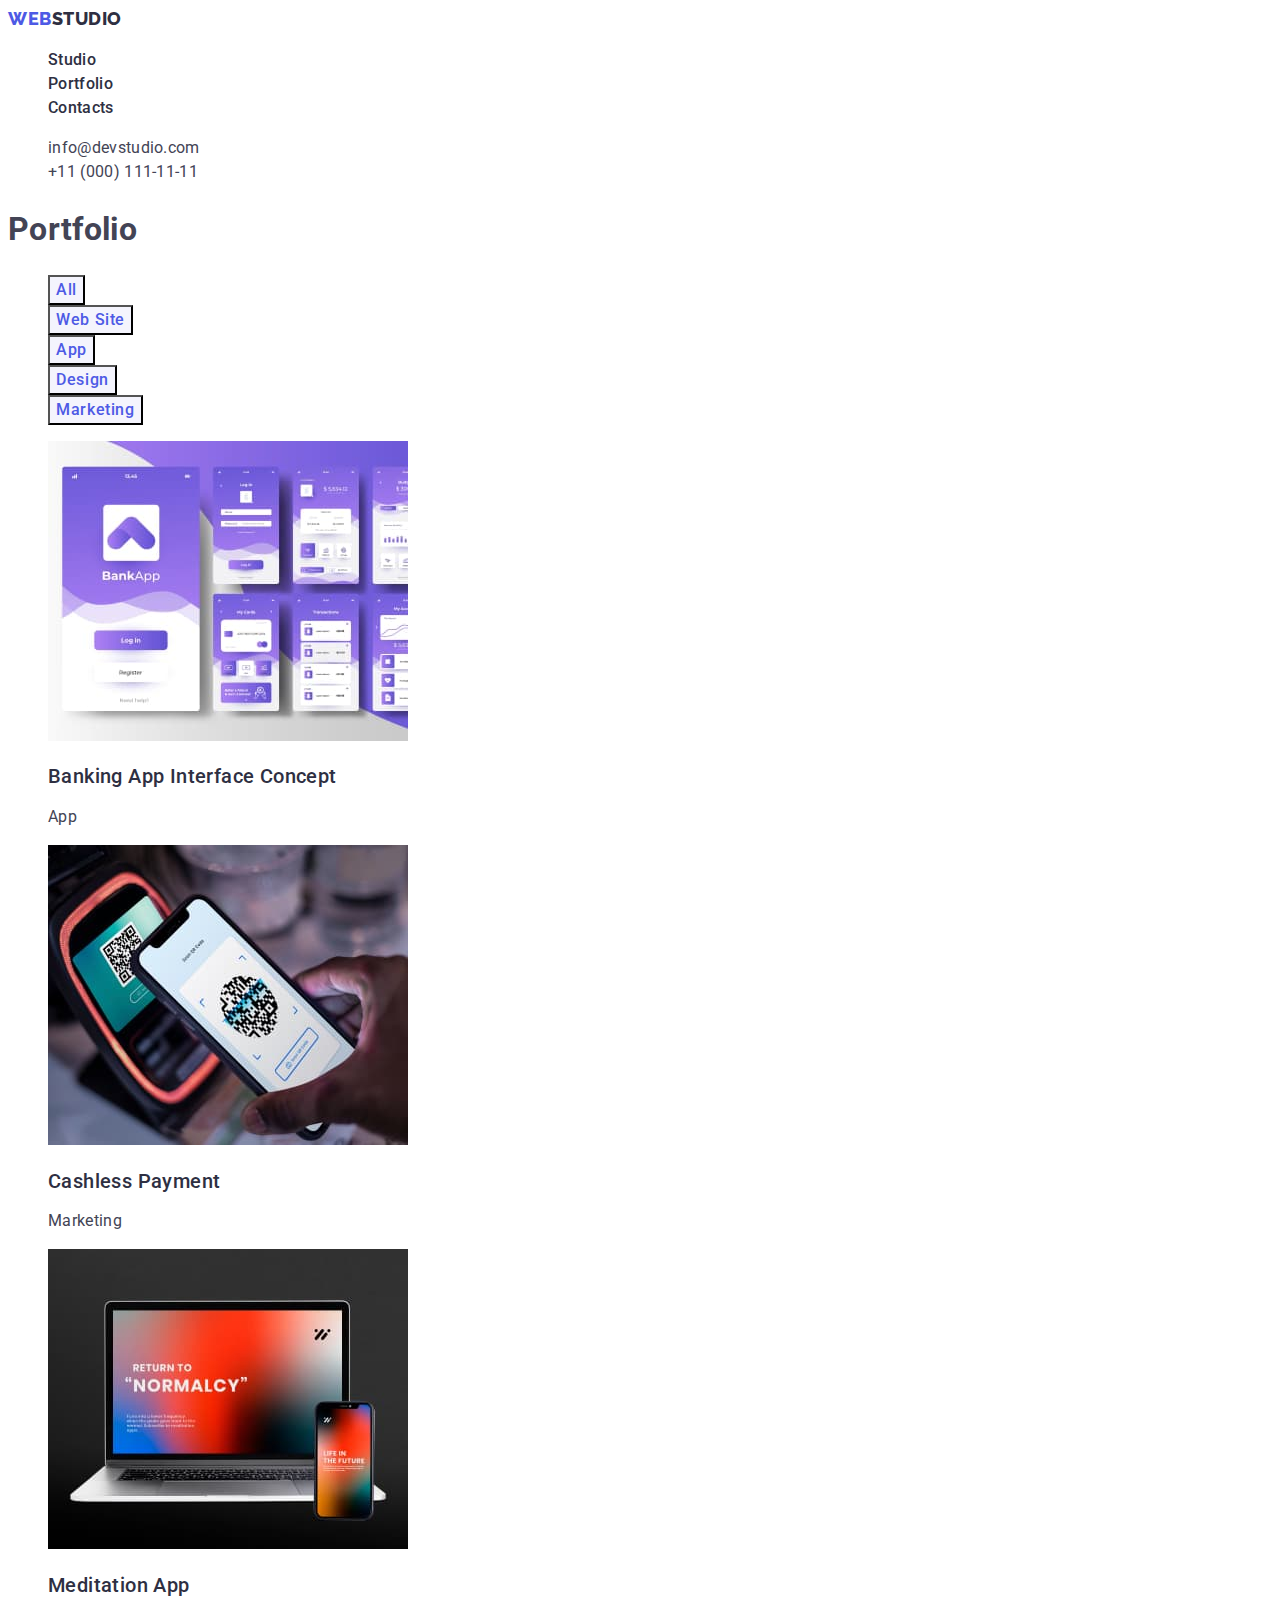
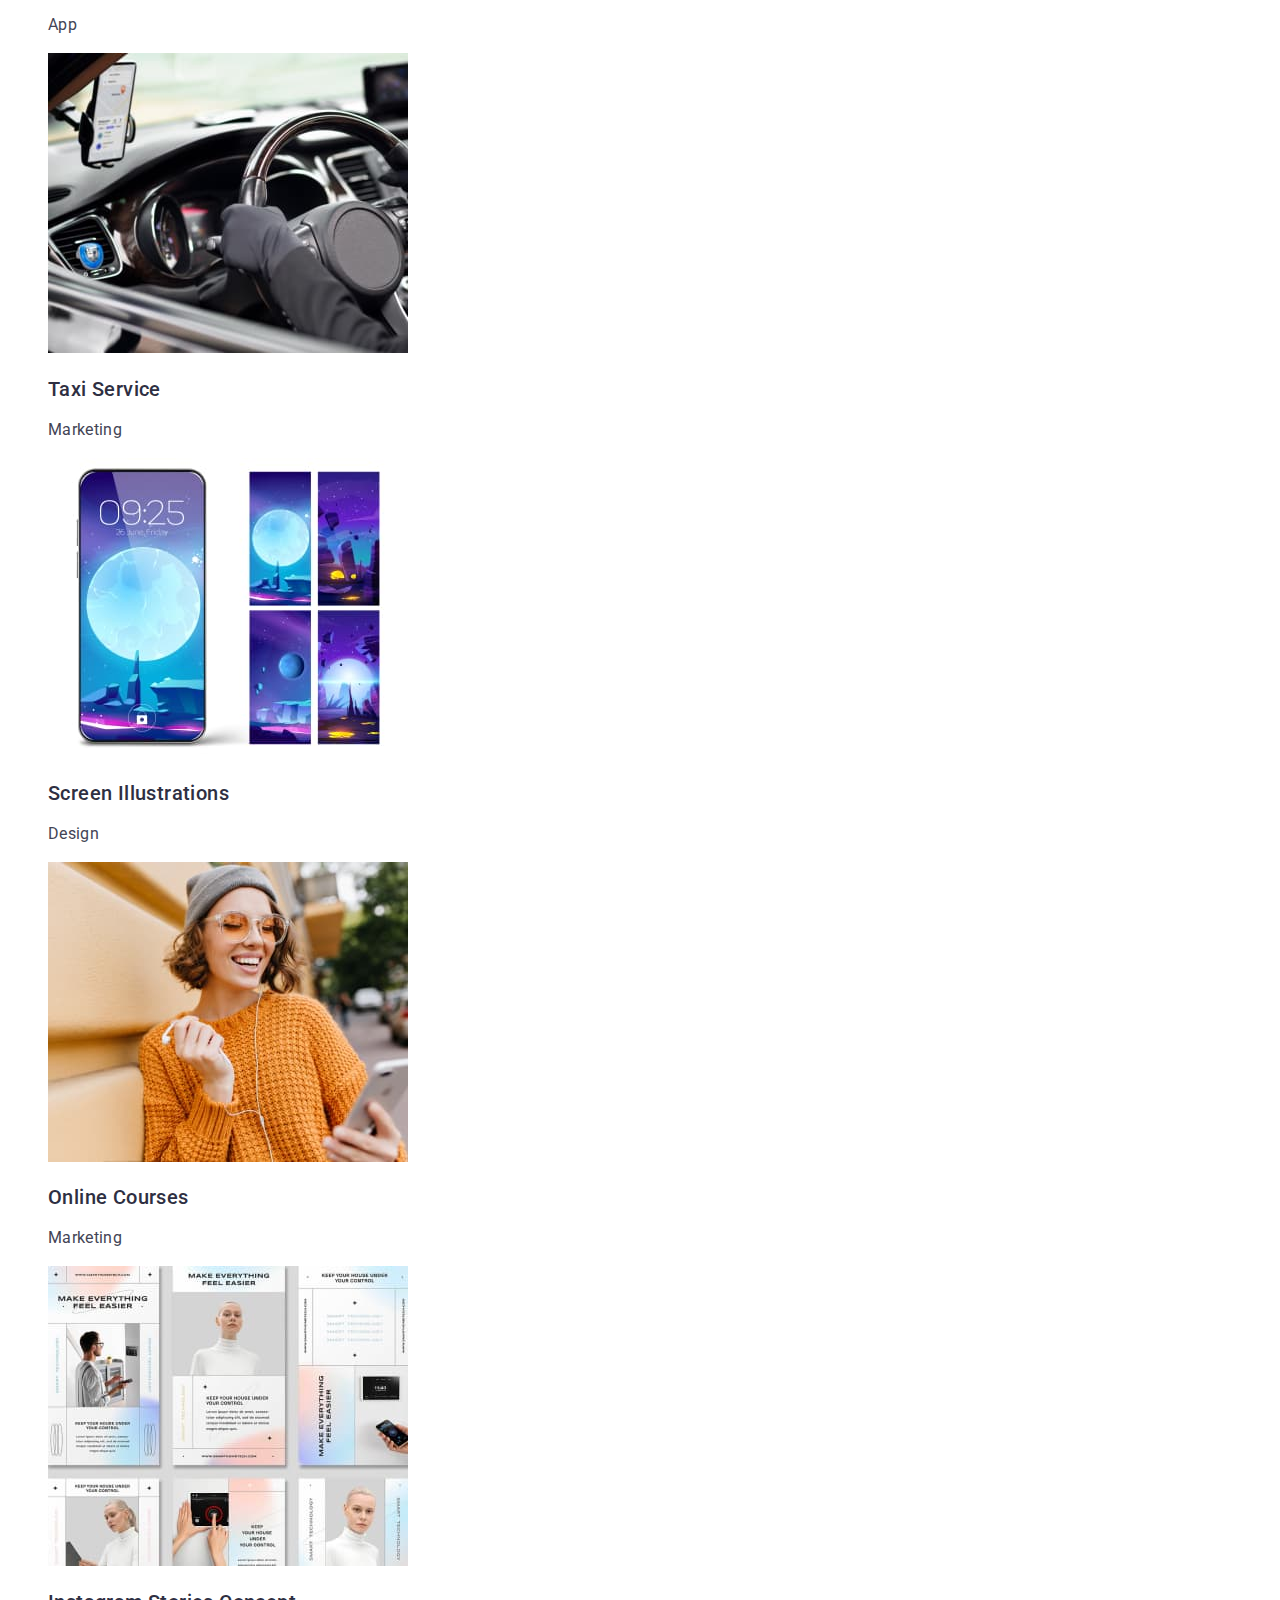
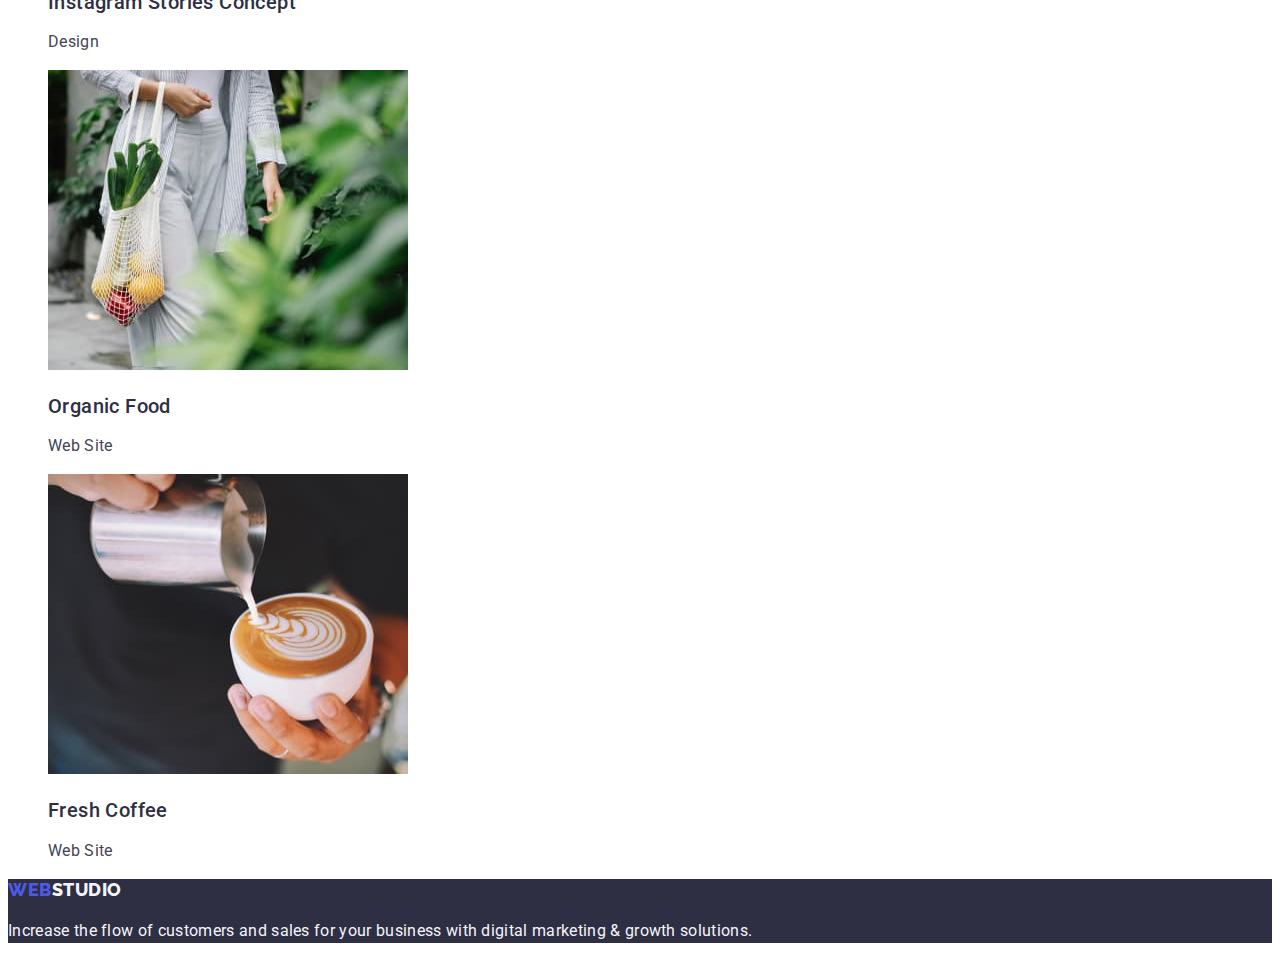
==== portfolio.html @ d12eb700 "Initial commit" ====
<!DOCTYPE html>
<html lang="en">
  <head>
    <meta charset="UTF-8" />
    <meta name="viewport" content="width=device-width, initial-scale=1.0" />
    <link rel="preconnect" href="https://fonts.googleapis.com" />
    <link rel="preconnect" href="https://fonts.gstatic.com" crossorigin />
    <link
      href="https://fonts.googleapis.com/css2?family=Raleway:wght@800&family=Roboto:wght@400;500;700&display=swap"
      rel="stylesheet"
    />
    <link rel="stylesheet" href="./css/styles.css" />
    <title>Portfolio</title>
  </head>
  <body>
    <!-- Header -->
    <header>
      <nav>
        <a class="logo link" href="./index.html"
          >Web<span class="logo-span">Studio</span></a
        >
        <ul class="list">
          <li>
            <a class="nav-link link" href="./index.html">Studio</a>
          </li>
          <li>
            <a class="nav-link link" href="./portfolio.html">Portfolio</a>
          </li>
          <li>
            <a class="nav-link link" href="">Contacts</a>
          </li>
        </ul>
      </nav>
      <address class="contacts">
        <ul class="list">
          <li>
            <a class="contacts-link link" href="mailto:info@devstudio.com"
              >info@devstudio.com</a
            >
          </li>
          <li>
            <a class="contacts-link link" href="tel:+110001111111"
              >+11 (000) 111-11-11</a
            >
          </li>
        </ul>
      </address>
    </header>
    <main>
      <section>
        <h1>Portfolio</h1>
        <ul class="list">
          <li><button class="filter-btn" type="button">All</button></li>
          <li><button class="filter-btn" type="button">Web Site</button></li>
          <li><button class="filter-btn" type="button">App</button></li>
          <li><button class="filter-btn" type="button">Design</button></li>
          <li>
            <button class="filter-btn" type="button">Marketing</button>
          </li>
        </ul>
        <ul class="list">
          <li>
            <a class="link" href="">
              <img
                src="./images/portfolio/banking-app.jpg"
                alt="Banking App"
                width="360"
                height="300"
              />
              <h2 class="subtitle">Banking App Interface Concept</h2>
              <p class="text">App</p>
            </a>
          </li>
          <li>
            <a class="link" href="">
              <img
                src="./images/portfolio/cashless-payment.jpg"
                alt="Cashless payment app"
                width="360"
                height="300"
              />
              <h2 class="subtitle">Cashless Payment</h2>
              <p class="text">Marketing</p>
            </a>
          </li>
          <li>
            <a class="link" href="">
              <img
                src="./images/portfolio/meditation-app.jpg"
                alt="Meditation App"
                width="360"
                height="300"
              />
              <h2 class="subtitle">Meditation App</h2>
              <p class="text">App</p>
            </a>
          </li>
          <li>
            <a class="link" href="">
              <img
                src="./images/portfolio/taxi-service.jpg"
                alt="Taxi service app"
                width="360"
                height="300"
              />
              <h2 class="subtitle">Taxi Service</h2>
              <p class="text">Marketing</p>
            </a>
          </li>
          <li>
            <a class="link" href="">
              <img
                src="./images/portfolio/screen-illustrations.jpg"
                alt="Screen Illustrations"
                width="360"
                height="300"
              />
              <h2 class="subtitle">Screen Illustrations</h2>
              <p class="text">Design</p>
            </a>
          </li>
          <li>
            <a class="link" href=""
              ><img
                src="./images/portfolio/online-courses.jpg"
                alt="Online Courses"
                width="360"
                height="300"
              />
              <h2 class="subtitle">Online Courses</h2>
              <p class="text">Marketing</p></a
            >
          </li>
          <li>
            <a class="link" href="">
              <img
                src="./images/portfolio/instagram-stories.jpg"
                alt="Instagram Stories Concept app"
                width="360"
                height="300"
              />
              <h2 class="subtitle">Instagram Stories Concept</h2>
              <p class="text">Design</p>
            </a>
          </li>

          <li>
            <a class="link" href="">
              <img
                src="./images/portfolio/organic-food.jpg"
                alt="Organic Food web site"
                width="360"
                height="300"
              />
              <h2 class="subtitle">Organic Food</h2>
              <p class="text">Web Site</p>
            </a>
          </li>
          <li>
            <a class="link" href="">
              <img
                src="./images/portfolio/fresh-coffee.jpg"
                alt="Cup of coffee"
                width="360"
                height="300"
              />
              <h2 class="subtitle">Fresh Coffee</h2>
              <p class="text">Web Site</p>
            </a>
          </li>
        </ul>
      </section>
    </main>
    <!--Footer -->
    <footer class="footer">
      <a class="logo footer-logo link" href="./index.html"
        >Web<span class="footer-logo-span">Studio</span></a
      >
      <p class="text footer-text">
        Increase the flow of customers and sales for your business with digital
        marketing & growth solutions.
      </p>
    </footer>
  </body>
</html>
---- css/styles.css ----
:root {
  --primary-brand: #4d5ae5;
  --pressed-state: #404bbf;
  /* navy blue */
  --dark-accent: #2e2f42;
  --success: #31d0aa;
  --text-primary: #434455;
  --subtle-text: #8e8f99;
  --accent: #e7e9fc;
  --light-accent: #f4f4fd;
  --modal-overlay: #2e2f42;
  --hero-background: #2e2f42;
  --white-background: #ffffff;
  --modal-background: #fcfcfc;
}

body {
  font-family: 'Roboto', sans-serif;
  font-weight: 400;
  line-height: 1.5;
  letter-spacing: 0.32px;
  color: var(--text-primary);
  background-color: var(--white-background);
}

.link {
  text-decoration: none;
}
.list {
  list-style-type: none;
}

/* HEADER */

.logo {
  font-family: 'Raleway', sans-serif;
  font-size: 18px;
  font-weight: 800;
  line-height: 1.17;
  letter-spacing: 0.54px;
  text-transform: uppercase;

  color: var(--primary-brand);
}

.logo-span {
  color: var(--dark-accent);
}
.footer-logo {
  color: var(--light-accent);
}
.nav-link {
  color: var(--dark-accent);
  font-weight: 500;
  font-size: 16px;
  line-height: 1.5;
  letter-spacing: 0.02em;
}
.nav-link:hover,
.nav-link:focus {
  color: var(--pressed-state);
}
.contacts {
  font-style: normal;
}
.contacts-link {
  color: var(--text-primary);
}
.contacts-link:hover,
.contacts-link:focus {
  color: var(--pressed-state);
}
/* HERO */
.hero {
  background-color: var(--dark-accent);
}
.page-title {
  text-align: center;
  font-size: 56px;
  font-weight: 700;
  line-height: 1.07;
  letter-spacing: 0.02em;
  color: var(--white-background);
}
.hero-btn {
  font-family: 'Roboto', sans-serif;
  font-size: 16px;
  font-weight: 500;
  line-height: 1.5;
  letter-spacing: 0.64px;

  color: var(--white-background);
  background-color: var(--primary-brand);

  cursor: pointer;
}
.hero-btn:hover,
.hero-btn:focus {
  background-color: var(--ocean, #404bbf);
}
/* ADVANTAGES */
.section-title {
  font-size: 36px;
  font-weight: 700;
  line-height: 1.11;
  letter-spacing: 0.02em;
  text-align: center;
  text-transform: capitalize;

  color: var(--dark-accent);
}
.subtitle {
  font-size: 20px;
  font-weight: 500;
  line-height: 1.2;
  letter-spacing: 0.02em;

  color: var(--dark-accent);
}

.text {
  font-size: 16;
  line-height: 1.5;
  letter-spacing: 0.02em;
  color: var(--text-primary);
}
/* What we do */

/* OUR TEAM */
.our-team-section {
  background-color: var(--light-accent);
}
.team-card {
  background-color: var(--white-background);
}
/* ---------PORTFOLIO------------ */

.filter-btn {
  font-family: 'Roboto', sans-serif;
  font-size: 16px;
  font-weight: 500;
  line-height: 1.5;
  letter-spacing: 0.04em;

  color: var(--primary-brand);
  background-color: var(--light-accent);

  cursor: pointer;
}
.filter-btn:hover,
.filter-btn:focus {
  color: var(--white-background);
  background-color: var(--pressed-state);
}

/* FOOTER */
.footer {
  background-color: var(--dark-accent);
}
.footer-logo {
  color: var(--primary-brand);
}
.footer-logo-span {
  color: var(--light-accent);
}
.footer-text {
  color: var(--light-accent);
}
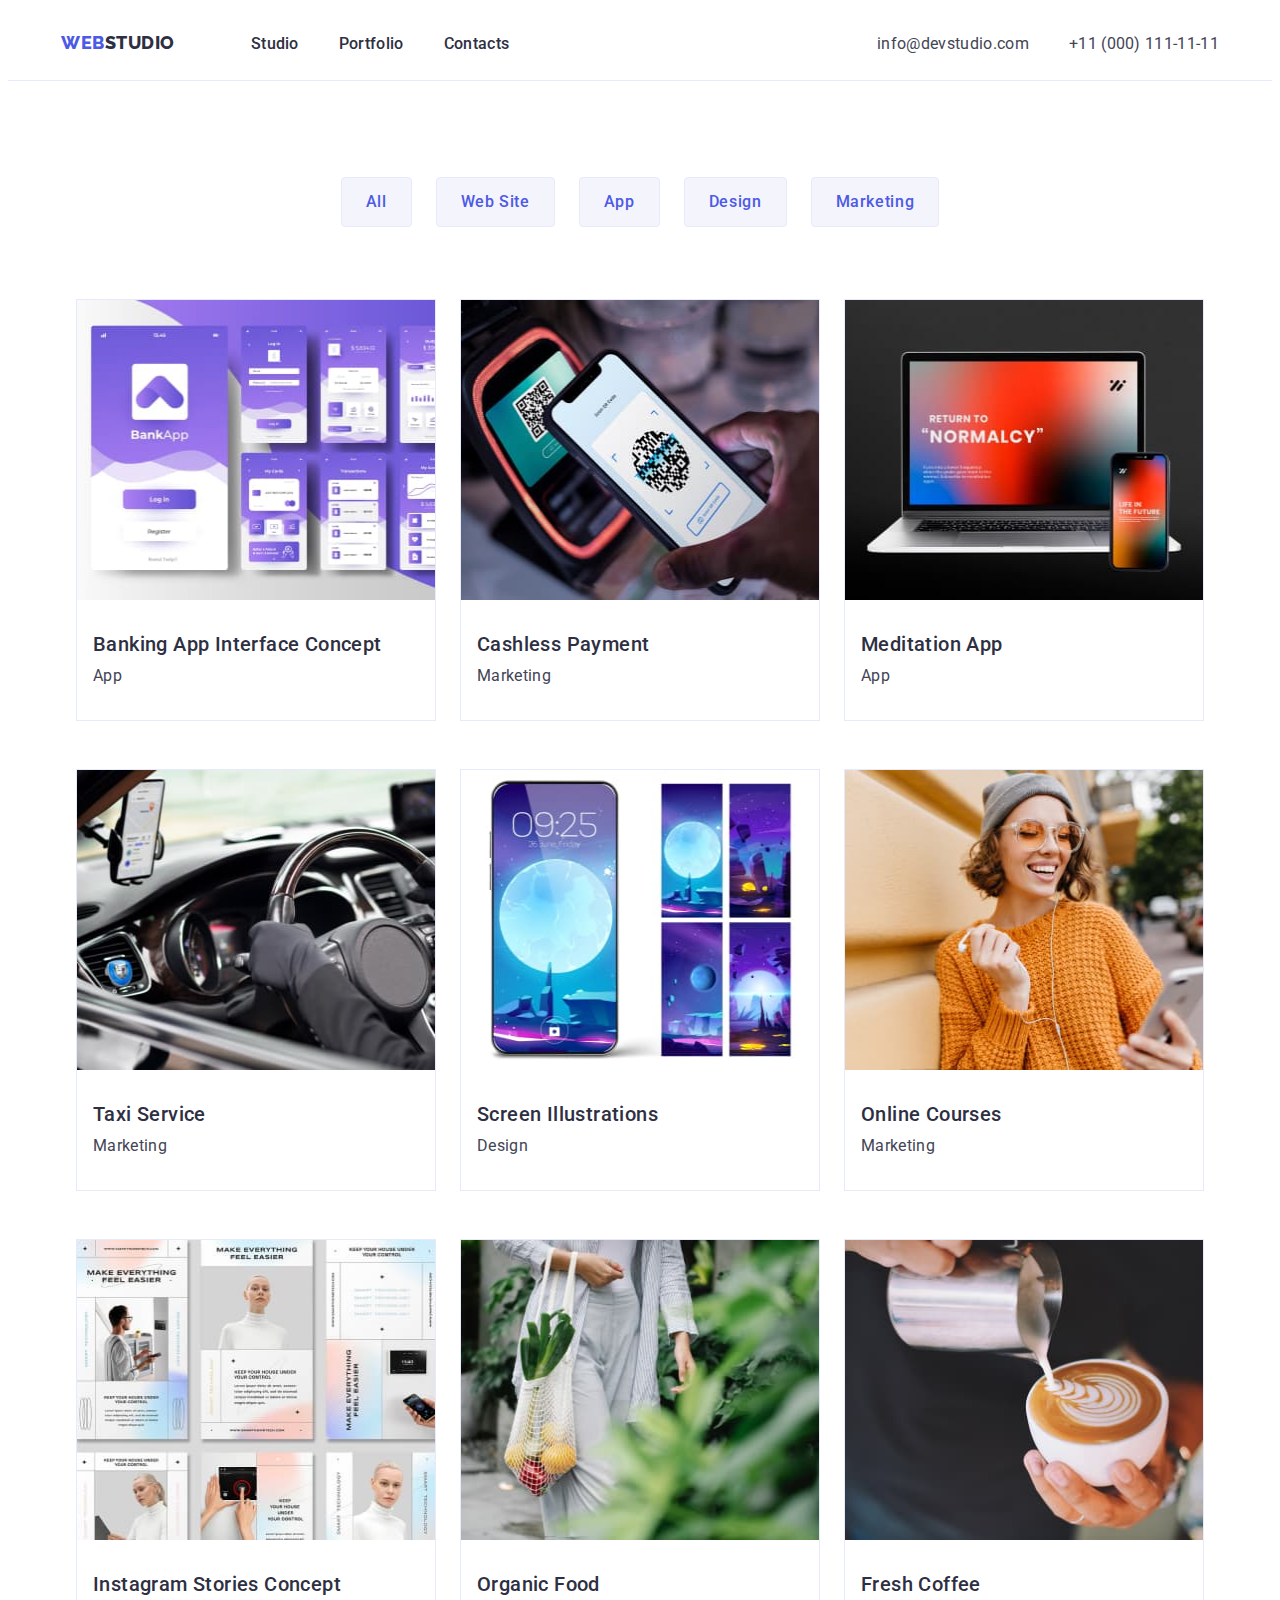
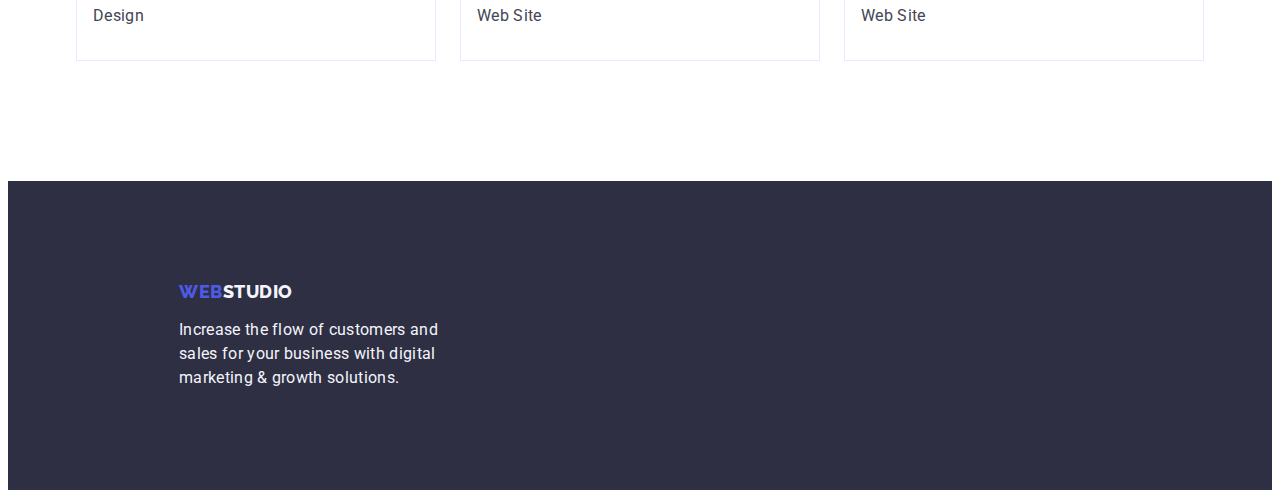
==== commit 6ee4cef7: "complete" ====
--- a/portfolio.html
+++ b/portfolio.html
@@ -3,6 +3,13 @@
   <head>
     <meta charset="UTF-8" />
     <meta name="viewport" content="width=device-width, initial-scale=1.0" />
+    <link
+      rel="stylesheet"
+      href="https://cdnjs.cloudflare.com/ajax/libs/modern-normalize/2.0.0/modern-normalize.min.css"
+      integrity="sha512-4xo8blKMVCiXpTaLzQSLSw3KFOVPWhm/TRtuPVc4WG6kUgjH6J03IBuG7JZPkcWMxJ5huwaBpOpnwYElP/m6wg=="
+      crossorigin="anonymous"
+      referrerpolicy="no-referrer"
+    />
     <link rel="preconnect" href="https://fonts.googleapis.com" />
     <link rel="preconnect" href="https://fonts.gstatic.com" crossorigin />
     <link
@@ -15,171 +22,206 @@
   <body>
     <!-- Header -->
     <header>
-      <nav>
-        <a class="logo link" href="./index.html"
-          >Web<span class="logo-span">Studio</span></a
-        >
-        <ul class="list">
-          <li>
-            <a class="nav-link link" href="./index.html">Studio</a>
-          </li>
-          <li>
-            <a class="nav-link link" href="./portfolio.html">Portfolio</a>
-          </li>
-          <li>
-            <a class="nav-link link" href="">Contacts</a>
-          </li>
-        </ul>
-      </nav>
-      <address class="contacts">
-        <ul class="list">
-          <li>
-            <a class="contacts-link link" href="mailto:info@devstudio.com"
-              >info@devstudio.com</a
-            >
-          </li>
-          <li>
-            <a class="contacts-link link" href="tel:+110001111111"
-              >+11 (000) 111-11-11</a
-            >
-          </li>
-        </ul>
-      </address>
+      <div class="container nav-container">
+        <nav class="navigation">
+          <a class="logo link" href="./index.html"
+            >Web<span class="logo-span">Studio</span></a
+          >
+          <ul class="list nav-list">
+            <li class="nav-list-item">
+              <a class="nav-link link" href="./index.html">Studio</a>
+            </li>
+            <li class="nav-list-item">
+              <a class="nav-link link" href="./portfolio.html">Portfolio</a>
+            </li>
+            <li class="nav-list-item">
+              <a class="nav-link link" href="">Contacts</a>
+            </li>
+          </ul>
+        </nav>
+        <address class="contacts">
+          <ul class="list contacts-list">
+            <li>
+              <a class="contacts-link link" href="mailto:info@devstudio.com"
+                >info@devstudio.com</a
+              >
+            </li>
+            <li>
+              <a class="contacts-link link" href="tel:+110001111111"
+                >+11 (000) 111-11-11</a
+              >
+            </li>
+          </ul>
+        </address>
+      </div>
     </header>
     <main>
-      <section>
-        <h1>Portfolio</h1>
-        <ul class="list">
-          <li><button class="filter-btn" type="button">All</button></li>
-          <li><button class="filter-btn" type="button">Web Site</button></li>
-          <li><button class="filter-btn" type="button">App</button></li>
-          <li><button class="filter-btn" type="button">Design</button></li>
-          <li>
-            <button class="filter-btn" type="button">Marketing</button>
-          </li>
-        </ul>
-        <ul class="list">
-          <li>
-            <a class="link" href="">
-              <img
-                src="./images/portfolio/banking-app.jpg"
-                alt="Banking App"
-                width="360"
-                height="300"
-              />
-              <h2 class="subtitle">Banking App Interface Concept</h2>
-              <p class="text">App</p>
-            </a>
-          </li>
-          <li>
-            <a class="link" href="">
-              <img
-                src="./images/portfolio/cashless-payment.jpg"
-                alt="Cashless payment app"
-                width="360"
-                height="300"
-              />
-              <h2 class="subtitle">Cashless Payment</h2>
-              <p class="text">Marketing</p>
-            </a>
-          </li>
-          <li>
-            <a class="link" href="">
-              <img
-                src="./images/portfolio/meditation-app.jpg"
-                alt="Meditation App"
-                width="360"
-                height="300"
-              />
-              <h2 class="subtitle">Meditation App</h2>
-              <p class="text">App</p>
-            </a>
-          </li>
-          <li>
-            <a class="link" href="">
-              <img
-                src="./images/portfolio/taxi-service.jpg"
-                alt="Taxi service app"
-                width="360"
-                height="300"
-              />
-              <h2 class="subtitle">Taxi Service</h2>
-              <p class="text">Marketing</p>
-            </a>
-          </li>
-          <li>
-            <a class="link" href="">
-              <img
-                src="./images/portfolio/screen-illustrations.jpg"
-                alt="Screen Illustrations"
-                width="360"
-                height="300"
-              />
-              <h2 class="subtitle">Screen Illustrations</h2>
-              <p class="text">Design</p>
-            </a>
-          </li>
-          <li>
-            <a class="link" href=""
-              ><img
-                src="./images/portfolio/online-courses.jpg"
-                alt="Online Courses"
-                width="360"
-                height="300"
-              />
-              <h2 class="subtitle">Online Courses</h2>
-              <p class="text">Marketing</p></a
-            >
-          </li>
-          <li>
-            <a class="link" href="">
-              <img
-                src="./images/portfolio/instagram-stories.jpg"
-                alt="Instagram Stories Concept app"
-                width="360"
-                height="300"
-              />
-              <h2 class="subtitle">Instagram Stories Concept</h2>
-              <p class="text">Design</p>
-            </a>
-          </li>
+      <section class="portfolio-section">
+        <div class="container">
+          <h1 class="visually-hidden">Portfolio</h1>
+          <ul class="list filter-list">
+            <li><button class="filter-btn" type="button">All</button></li>
+            <li><button class="filter-btn" type="button">Web Site</button></li>
+            <li><button class="filter-btn" type="button">App</button></li>
+            <li><button class="filter-btn" type="button">Design</button></li>
+            <li>
+              <button class="filter-btn" type="button">Marketing</button>
+            </li>
+          </ul>
+          <ul class="list projects-list">
+            <li class="project-card">
+              <a class="link" href="">
+                <img
+                  class="project-card-img"
+                  src="./images/portfolio/banking-app.jpg"
+                  alt="Banking App"
+                  width="360"
+                  height="300"
+                />
+                <div class="project-card-info">
+                  <h2 class="subtitle">Banking App Interface Concept</h2>
+                  <p class="text">App</p>
+                </div>
+              </a>
+            </li>
+            <li class="project-card">
+              <a class="link" href="">
+                <img
+                  class="project-card-img"
+                  src="./images/portfolio/cashless-payment.jpg"
+                  alt="Cashless payment app"
+                  width="360"
+                  height="300"
+                />
+                <div class="project-card-info">
+                  <h2 class="subtitle">Cashless Payment</h2>
+                  <p class="text">Marketing</p>
+                </div>
+              </a>
+            </li>
+            <li class="project-card">
+              <a class="link" href="">
+                <img
+                  class="project-card-img"
+                  src="./images/portfolio/meditation-app.jpg"
+                  alt="Meditation App"
+                  width="360"
+                  height="300"
+                />
+                <div class="project-card-info">
+                  <h2 class="subtitle">Meditation App</h2>
+                  <p class="text">App</p>
+                </div>
+              </a>
+            </li>
+            <li class="project-card">
+              <a class="link" href="">
+                <img
+                  class="project-card-img"
+                  src="./images/portfolio/taxi-service.jpg"
+                  alt="Taxi service app"
+                  width="360"
+                  height="300"
+                />
+                <div class="project-card-info">
+                  <h2 class="subtitle">Taxi Service</h2>
+                  <p class="text">Marketing</p>
+                </div>
+              </a>
+            </li>
+            <li class="project-card">
+              <a class="link" href="">
+                <img
+                  class="project-card-img"
+                  src="./images/portfolio/screen-illustrations.jpg"
+                  alt="Screen Illustrations"
+                  width="360"
+                  height="300"
+                />
+                <div class="project-card-info">
+                  <h2 class="subtitle">Screen Illustrations</h2>
+                  <p class="text">Design</p>
+                </div>
+              </a>
+            </li>
+            <li class="project-card">
+              <a class="link" href=""
+                ><img
+                  class="project-card-img"
+                  src="./images/portfolio/online-courses.jpg"
+                  alt="Online Courses"
+                  width="360"
+                  height="300"
+                />
+                <div class="project-card-info">
+                  <h2 class="subtitle">Online Courses</h2>
+                  <p class="text">Marketing</p>
+                </div>
+              </a>
+            </li>
+            <li class="project-card">
+              <a class="link" href="">
+                <img
+                  class="project-card-img"
+                  src="./images/portfolio/instagram-stories.jpg"
+                  alt="Instagram Stories Concept app"
+                  width="360"
+                  height="300"
+                />
+                <div class="project-card-info">
+                  <h2 class="subtitle">Instagram Stories Concept</h2>
+                  <p class="text">Design</p>
+                </div>
+              </a>
+            </li>
 
-          <li>
-            <a class="link" href="">
-              <img
-                src="./images/portfolio/organic-food.jpg"
-                alt="Organic Food web site"
-                width="360"
-                height="300"
-              />
-              <h2 class="subtitle">Organic Food</h2>
-              <p class="text">Web Site</p>
-            </a>
-          </li>
-          <li>
-            <a class="link" href="">
-              <img
-                src="./images/portfolio/fresh-coffee.jpg"
-                alt="Cup of coffee"
-                width="360"
-                height="300"
-              />
-              <h2 class="subtitle">Fresh Coffee</h2>
-              <p class="text">Web Site</p>
-            </a>
-          </li>
-        </ul>
+            <li class="project-card">
+              <a class="link" href="">
+                <img
+                  class="project-card-img"
+                  src="./images/portfolio/organic-food.jpg"
+                  alt="Organic Food web site"
+                  width="360"
+                  height="300"
+                />
+                <div class="project-card-info">
+                  <h2 class="subtitle">Organic Food</h2>
+                  <p class="text">Web Site</p>
+                </div>
+              </a>
+            </li>
+            <li class="project-card">
+              <a class="link" href="">
+                <img
+                  class="project-card-img"
+                  src="./images/portfolio/fresh-coffee.jpg"
+                  alt="Cup of coffee"
+                  width="360"
+                  height="300"
+                />
+                <div class="project-card-info">
+                  <h2 class="subtitle">Fresh Coffee</h2>
+                  <p class="text">Web Site</p>
+                </div>
+              </a>
+            </li>
+          </ul>
+        </div>
       </section>
     </main>
     <!--Footer -->
     <footer class="footer">
-      <a class="logo footer-logo link" href="./index.html"
-        >Web<span class="footer-logo-span">Studio</span></a
-      >
-      <p class="text footer-text">
-        Increase the flow of customers and sales for your business with digital
-        marketing & growth solutions.
-      </p>
+      <div class="container">
+        <div class="footer-info">
+          <a class="logo footer-logo link" href="./index.html"
+            >Web<span class="footer-logo-span">Studio</span></a
+          >
+          <p class="text footer-text">
+            Increase the flow of customers and sales for your business with
+            digital marketing & growth solutions.
+          </p>
+        </div>
+      </div>
     </footer>
   </body>
 </html>
--- a/css/styles.css
+++ b/css/styles.css
@@ -13,6 +13,11 @@
   --white-background: #ffffff;
   --modal-background: #fcfcfc;
 }
+*,
+*::before,
+*::after {
+  box-sizing: border-box;
+}
 
 body {
   font-family: 'Roboto', sans-serif;
@@ -22,6 +27,37 @@
   color: var(--text-primary);
   background-color: var(--white-background);
 }
+h1,
+h2,
+h3,
+h4,
+h5,
+h6,
+p {
+  margin-top: 0;
+  margin-bottom: 0;
+}
+
+ul,
+ol {
+  margin-top: 0;
+  margin-bottom: 0;
+  padding-left: 0;
+}
+
+button {
+  border: none;
+  cursor: pointer;
+}
+
+img {
+  display: block;
+  max-width: 100%;
+}
+/* Default classes */
+.list {
+  list-style-type: none;
+}
 
 .link {
   text-decoration: none;
@@ -29,8 +65,46 @@
 .list {
   list-style-type: none;
 }
+.container {
+  max-width: 1158px;
+  padding-left: 15px;
+  padding-right: 15px;
+  margin: 0 auto;
+}
+
+.portfolio-section {
+  padding-top: 96px;
+  padding-bottom: 120px;
+}
+.section-list {
+  display: flex;
+  gap: 24px;
+}
+.visually-hidden {
+  position: absolute;
+  width: 1px;
+  height: 1px;
+  margin: -1px;
+  border: 0;
+  padding: 0;
+  white-space: nowrap;
+  clip-path: inset(100%);
+  clip: rect(0 0 0 0);
+  overflow: hidden;
+}
 
 /* HEADER */
+header {
+  border-bottom: 1px solid var(--accent);
+}
+.nav-container {
+  display: flex;
+
+  padding: 24px 0;
+}
+.navigation {
+  display: flex;
+}
 
 .logo {
   font-family: 'Raleway', sans-serif;
@@ -41,10 +115,18 @@
   text-transform: uppercase;
 
   color: var(--primary-brand);
+
+  margin-right: 76px;
 }
 
 .logo-span {
   color: var(--dark-accent);
+}
+.nav-list {
+  display: flex;
+}
+.nav-list-item:not(:last-child) {
+  margin-right: 40px;
 }
 .footer-logo {
   color: var(--light-accent);
@@ -62,6 +144,12 @@
 }
 .contacts {
   font-style: normal;
+
+  margin-left: auto;
+}
+.contacts-list {
+  display: flex;
+  gap: 40px;
 }
 .contacts-link {
   color: var(--text-primary);
@@ -73,14 +161,21 @@
 /* HERO */
 .hero {
   background-color: var(--dark-accent);
+
+  padding: 188px 0;
 }
 .page-title {
+  width: 496px;
   text-align: center;
   font-size: 56px;
   font-weight: 700;
   line-height: 1.07;
   letter-spacing: 0.02em;
   color: var(--white-background);
+
+  margin-right: auto;
+  margin-left: auto;
+  margin-bottom: 48px;
 }
 .hero-btn {
   font-family: 'Roboto', sans-serif;
@@ -88,6 +183,13 @@
   font-weight: 500;
   line-height: 1.5;
   letter-spacing: 0.64px;
+  display: block;
+
+  margin: 0 auto;
+  padding: 16px 32px;
+
+  border: none;
+  border-radius: 4px;
 
   color: var(--white-background);
   background-color: var(--primary-brand);
@@ -99,6 +201,10 @@
   background-color: var(--ocean, #404bbf);
 }
 /* ADVANTAGES */
+.advantages-section {
+  padding-top: 120px;
+  padding-bottom: 60px;
+}
 .section-title {
   font-size: 36px;
   font-weight: 700;
@@ -108,6 +214,10 @@
   text-transform: capitalize;
 
   color: var(--dark-accent);
+  margin-bottom: 72px;
+}
+.advantages-item {
+  width: 264px;
 }
 .subtitle {
   font-size: 20px;
@@ -116,25 +226,47 @@
   letter-spacing: 0.02em;
 
   color: var(--dark-accent);
+
+  margin-bottom: 8px;
 }
 
 .text {
-  font-size: 16;
-  line-height: 1.5;
-  letter-spacing: 0.02em;
+  font-size: 16px;
+  line-height: 1.5;
+  letter-spacing: 0.32px;
   color: var(--text-primary);
 }
 /* What we do */
-
+.our-work-section {
+  padding-top: 60px;
+  padding-bottom: 120px;
+}
 /* OUR TEAM */
 .our-team-section {
   background-color: var(--light-accent);
+  padding-top: 120px;
+  padding-bottom: 120px;
 }
 .team-card {
   background-color: var(--white-background);
 }
+.team-photo {
+  margin-bottom: 32px;
+}
+.teamcard-info {
+  text-align: center;
+  padding-left: 16px;
+  padding-right: 16px;
+  padding-bottom: 32px;
+}
 /* ---------PORTFOLIO------------ */
-
+.filter-list {
+  display: flex;
+  gap: 24px;
+  justify-content: center;
+
+  margin-bottom: 72px;
+}
 .filter-btn {
   font-family: 'Roboto', sans-serif;
   font-size: 16px;
@@ -145,6 +277,10 @@
   color: var(--primary-brand);
   background-color: var(--light-accent);
 
+  padding: 12px 24px;
+  border: 1px solid var(--accent);
+  border-radius: 4px;
+
   cursor: pointer;
 }
 .filter-btn:hover,
@@ -152,13 +288,38 @@
   color: var(--white-background);
   background-color: var(--pressed-state);
 }
-
+.projects-list {
+  display: flex;
+  flex-wrap: wrap;
+  row-gap: 48px;
+  column-gap: 24px;
+}
+.project-card {
+  width: calc((100% - 2 * 24px) / 3);
+  border: 1px solid var(--accent);
+  padding-bottom: 32px;
+}
+.project-card-img {
+  margin-bottom: 32px;
+}
+.project-card-info {
+  padding-left: 16px;
+  padding-right: 16px;
+}
 /* FOOTER */
 .footer {
   background-color: var(--dark-accent);
+  padding-top: 100px;
+  padding-bottom: 100px;
+  padding-left: 156px;
+}
+.footer-info {
+  width: 264px;
 }
 .footer-logo {
+  display: inline-block;
   color: var(--primary-brand);
+  margin-bottom: 16px;
 }
 .footer-logo-span {
   color: var(--light-accent);
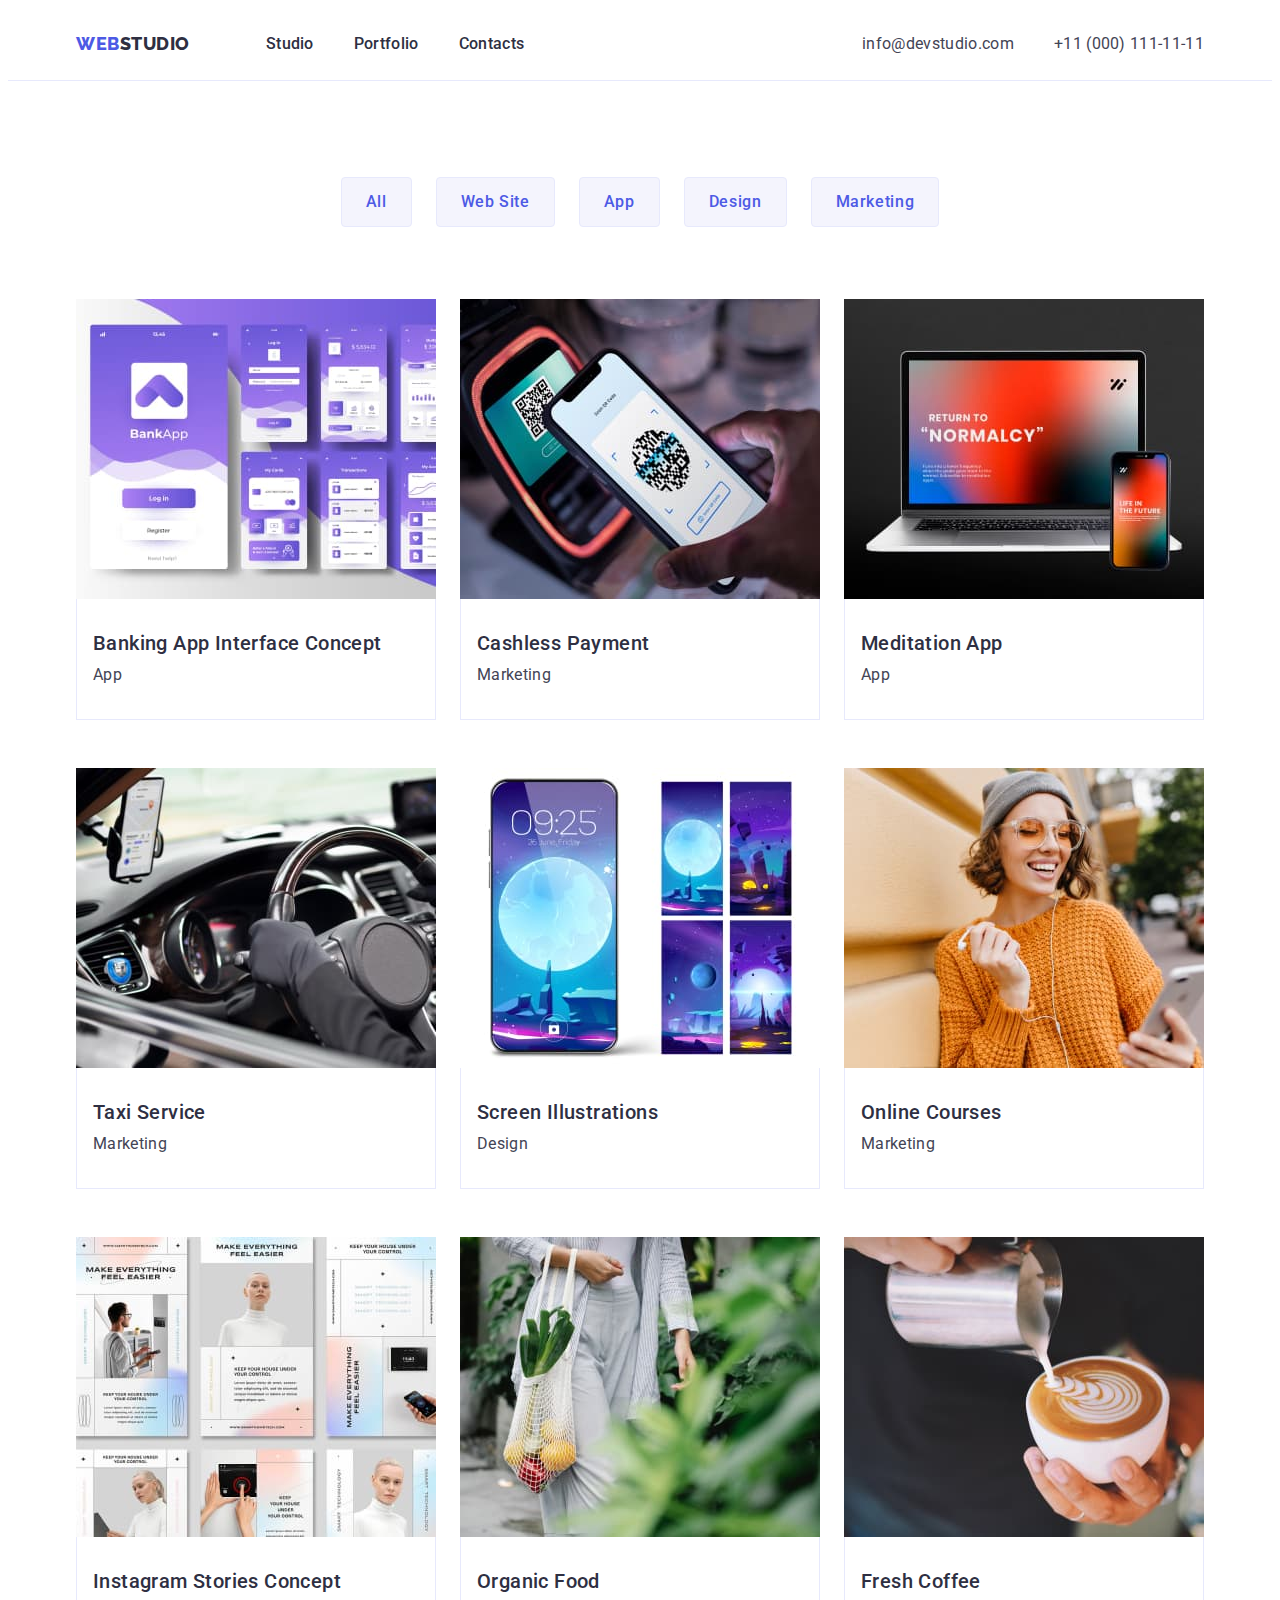
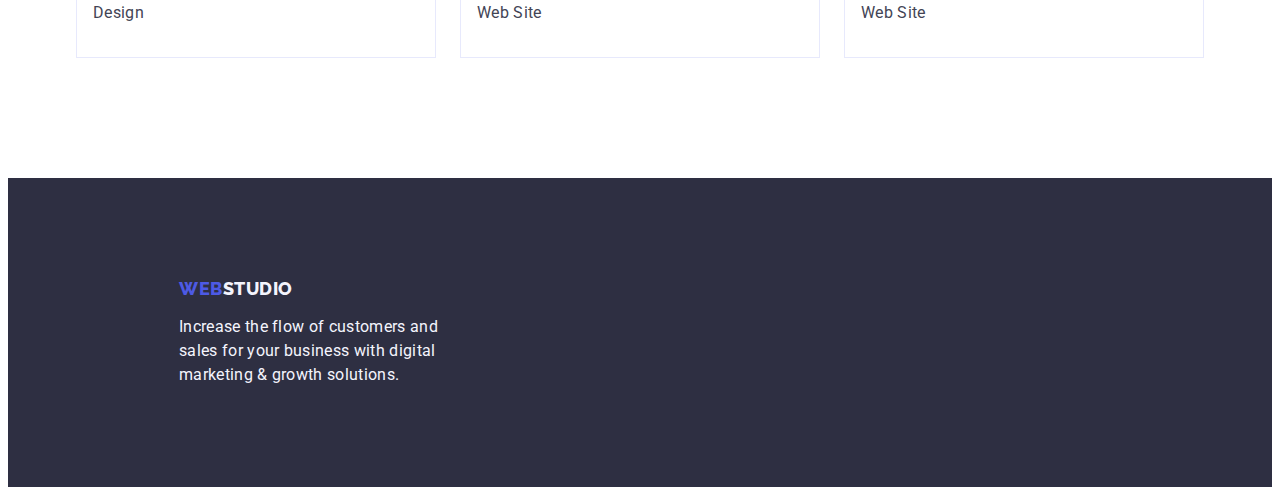
==== commit bd099077: "mistakes correction" ====
--- a/portfolio.html
+++ b/portfolio.html
@@ -21,7 +21,7 @@
   </head>
   <body>
     <!-- Header -->
-    <header>
+    <header class="header">
       <div class="container nav-container">
         <nav class="navigation">
           <a class="logo link" href="./index.html"
--- a/css/styles.css
+++ b/css/styles.css
@@ -38,8 +38,7 @@
   margin-bottom: 0;
 }
 
-ul,
-ol {
+ul {
   margin-top: 0;
   margin-bottom: 0;
   padding-left: 0;
@@ -67,9 +66,9 @@
 }
 .container {
   max-width: 1158px;
+  margin: 0 auto;
   padding-left: 15px;
   padding-right: 15px;
-  margin: 0 auto;
 }
 
 .portfolio-section {
@@ -94,16 +93,15 @@
 }
 
 /* HEADER */
-header {
+.header {
   border-bottom: 1px solid var(--accent);
 }
 .nav-container {
   display: flex;
-
-  padding: 24px 0;
 }
 .navigation {
   display: flex;
+  align-items: center;
 }
 
 .logo {
@@ -124,10 +122,14 @@
 }
 .nav-list {
   display: flex;
-}
-.nav-list-item:not(:last-child) {
+  gap: 40px;
+}
+.nav-list-item {
+  padding: 24px 0;
+}
+/* .nav-list-item:not(:last-child) {
   margin-right: 40px;
-}
+}  */
 .footer-logo {
   color: var(--light-accent);
 }
@@ -151,6 +153,9 @@
   display: flex;
   gap: 40px;
 }
+.contacts-list > li {
+  padding: 24px 0;
+}
 .contacts-link {
   color: var(--text-primary);
 }
@@ -165,7 +170,7 @@
   padding: 188px 0;
 }
 .page-title {
-  width: 496px;
+  max-width: 496px;
   text-align: center;
   font-size: 56px;
   font-weight: 700;
@@ -178,6 +183,7 @@
   margin-bottom: 48px;
 }
 .hero-btn {
+  min-width: 169px;
   font-family: 'Roboto', sans-serif;
   font-size: 16px;
   font-weight: 500;
@@ -202,8 +208,7 @@
 }
 /* ADVANTAGES */
 .advantages-section {
-  padding-top: 120px;
-  padding-bottom: 60px;
+  padding: 120px 0;
 }
 .section-title {
   font-size: 36px;
@@ -241,6 +246,9 @@
   padding-top: 60px;
   padding-bottom: 120px;
 }
+.our-work-item {
+  width: calc((100% - 48px) / 3);
+}
 /* OUR TEAM */
 .our-team-section {
   background-color: var(--light-accent);
@@ -249,15 +257,12 @@
 }
 .team-card {
   background-color: var(--white-background);
-}
-.team-photo {
-  margin-bottom: 32px;
-}
+  border-radius: 0px 0px 4px 4px;
+}
+
 .teamcard-info {
   text-align: center;
-  padding-left: 16px;
-  padding-right: 16px;
-  padding-bottom: 32px;
+  padding: 32px 0;
 }
 /* ---------PORTFOLIO------------ */
 .filter-list {
@@ -296,21 +301,21 @@
 }
 .project-card {
   width: calc((100% - 2 * 24px) / 3);
-  border: 1px solid var(--accent);
-  padding-bottom: 32px;
-}
-.project-card-img {
-  margin-bottom: 32px;
-}
+
+  /* padding-bottom: 32px; */
+}
+
 .project-card-info {
-  padding-left: 16px;
-  padding-right: 16px;
+  border-right: 1px solid var(--accent);
+  border-left: 1px solid var(--accent);
+  border-bottom: 1px solid var(--accent);
+
+  padding: 32px 16px;
 }
 /* FOOTER */
 .footer {
   background-color: var(--dark-accent);
-  padding-top: 100px;
-  padding-bottom: 100px;
+  padding: 100px 0;
   padding-left: 156px;
 }
 .footer-info {
@@ -326,4 +331,5 @@
 }
 .footer-text {
   color: var(--light-accent);
-}
+  max-width: 264px;
+}
